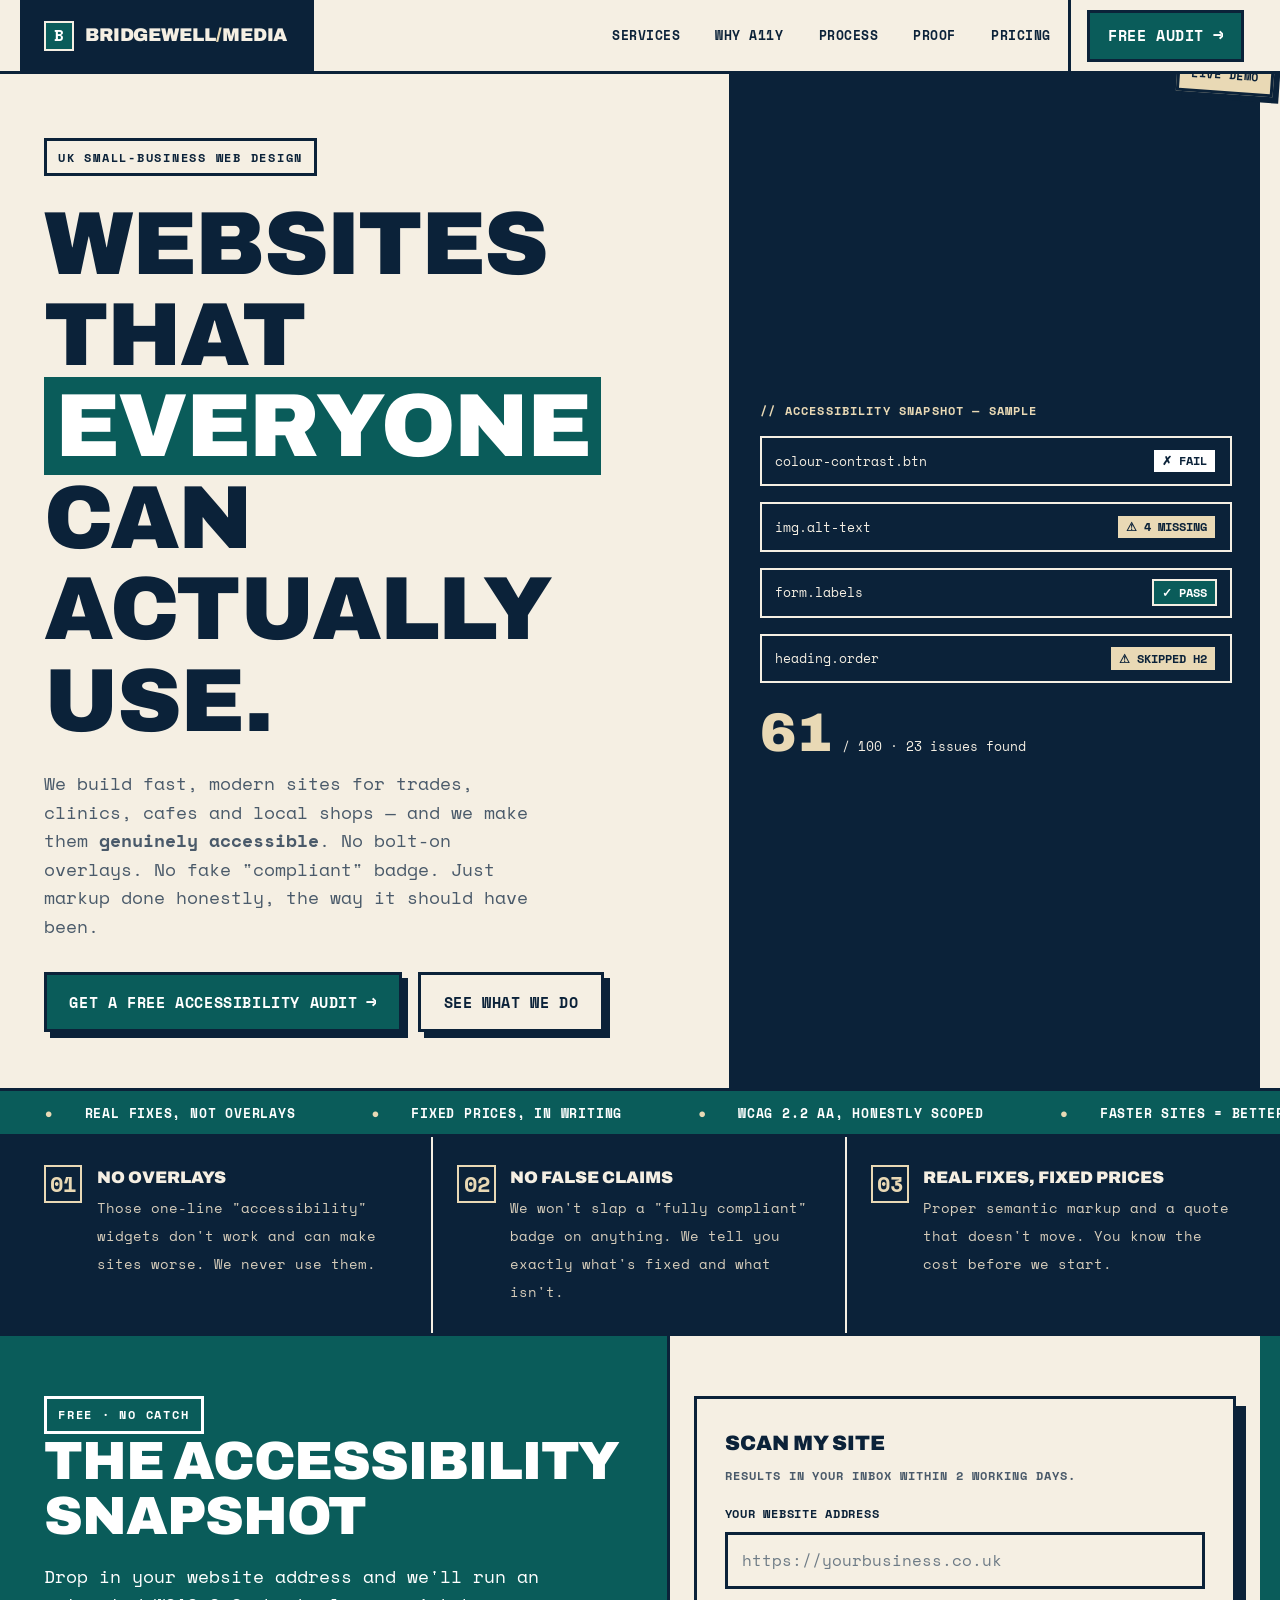
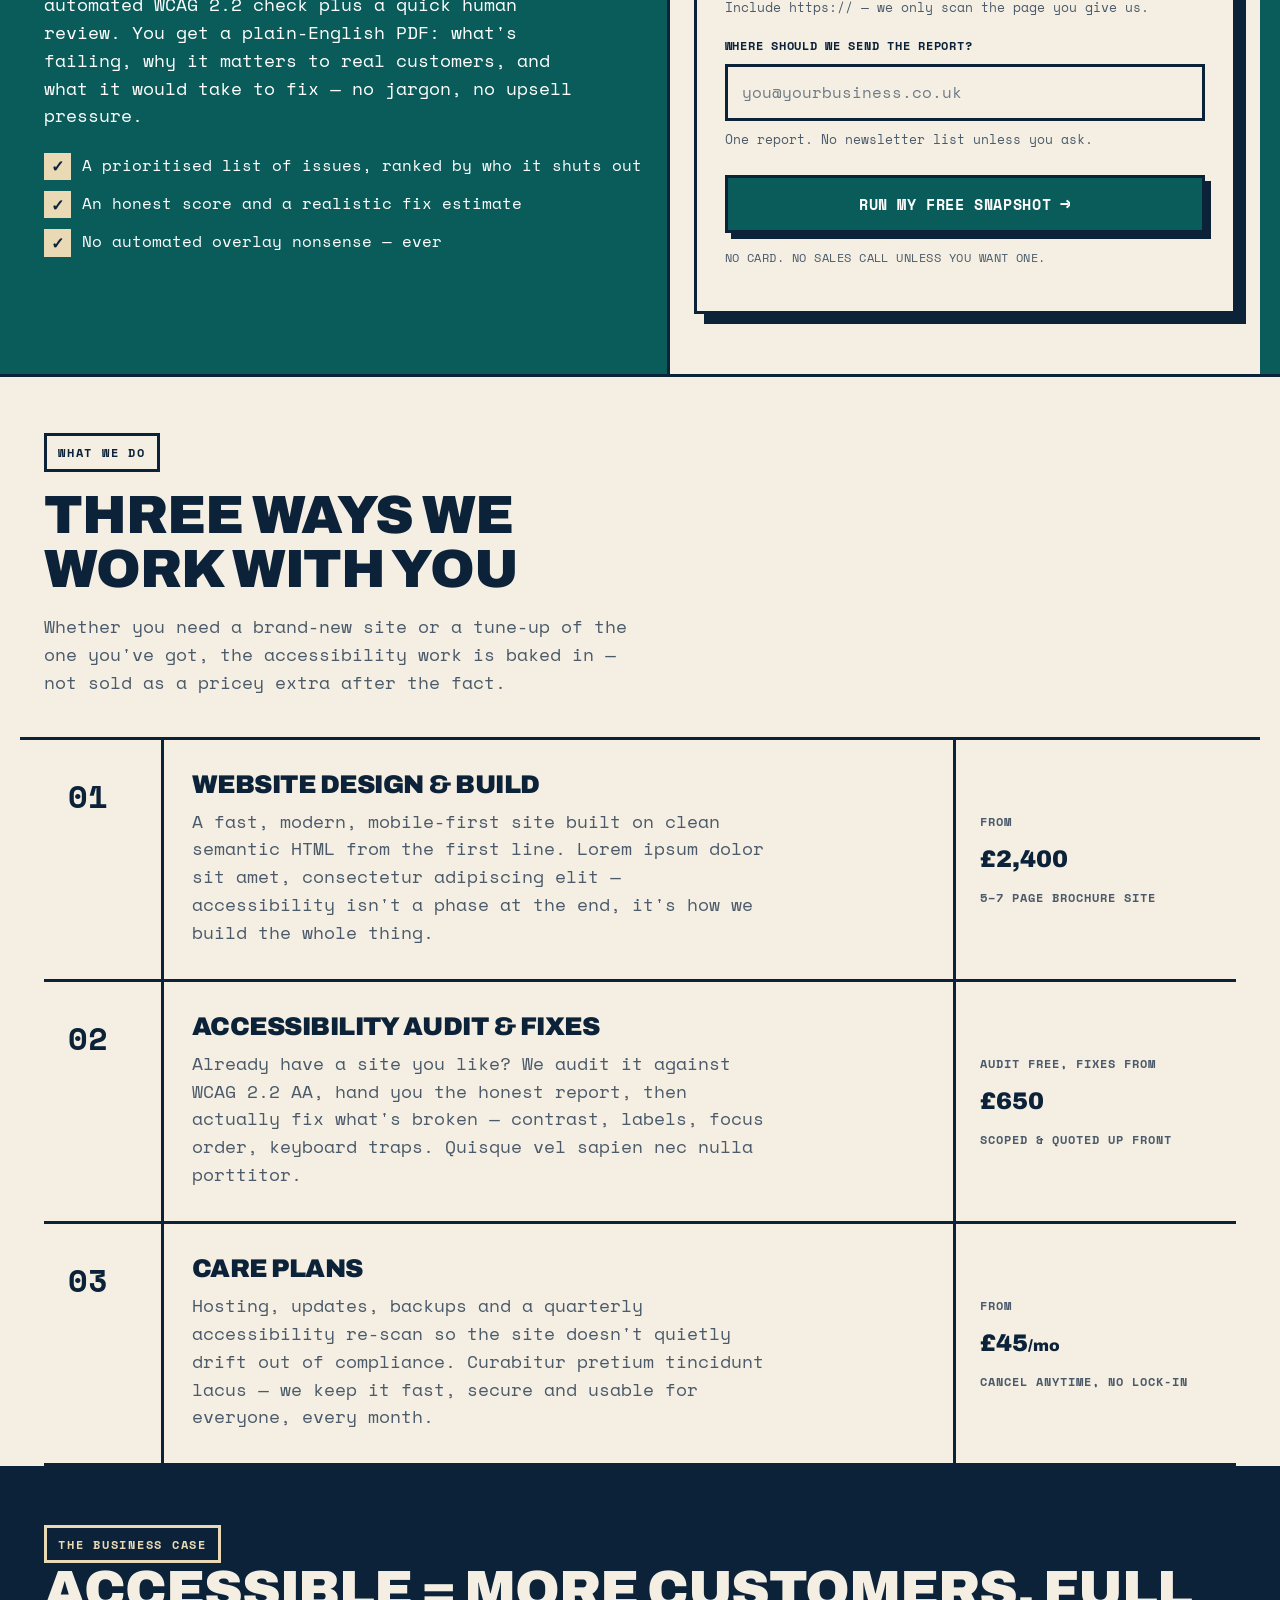
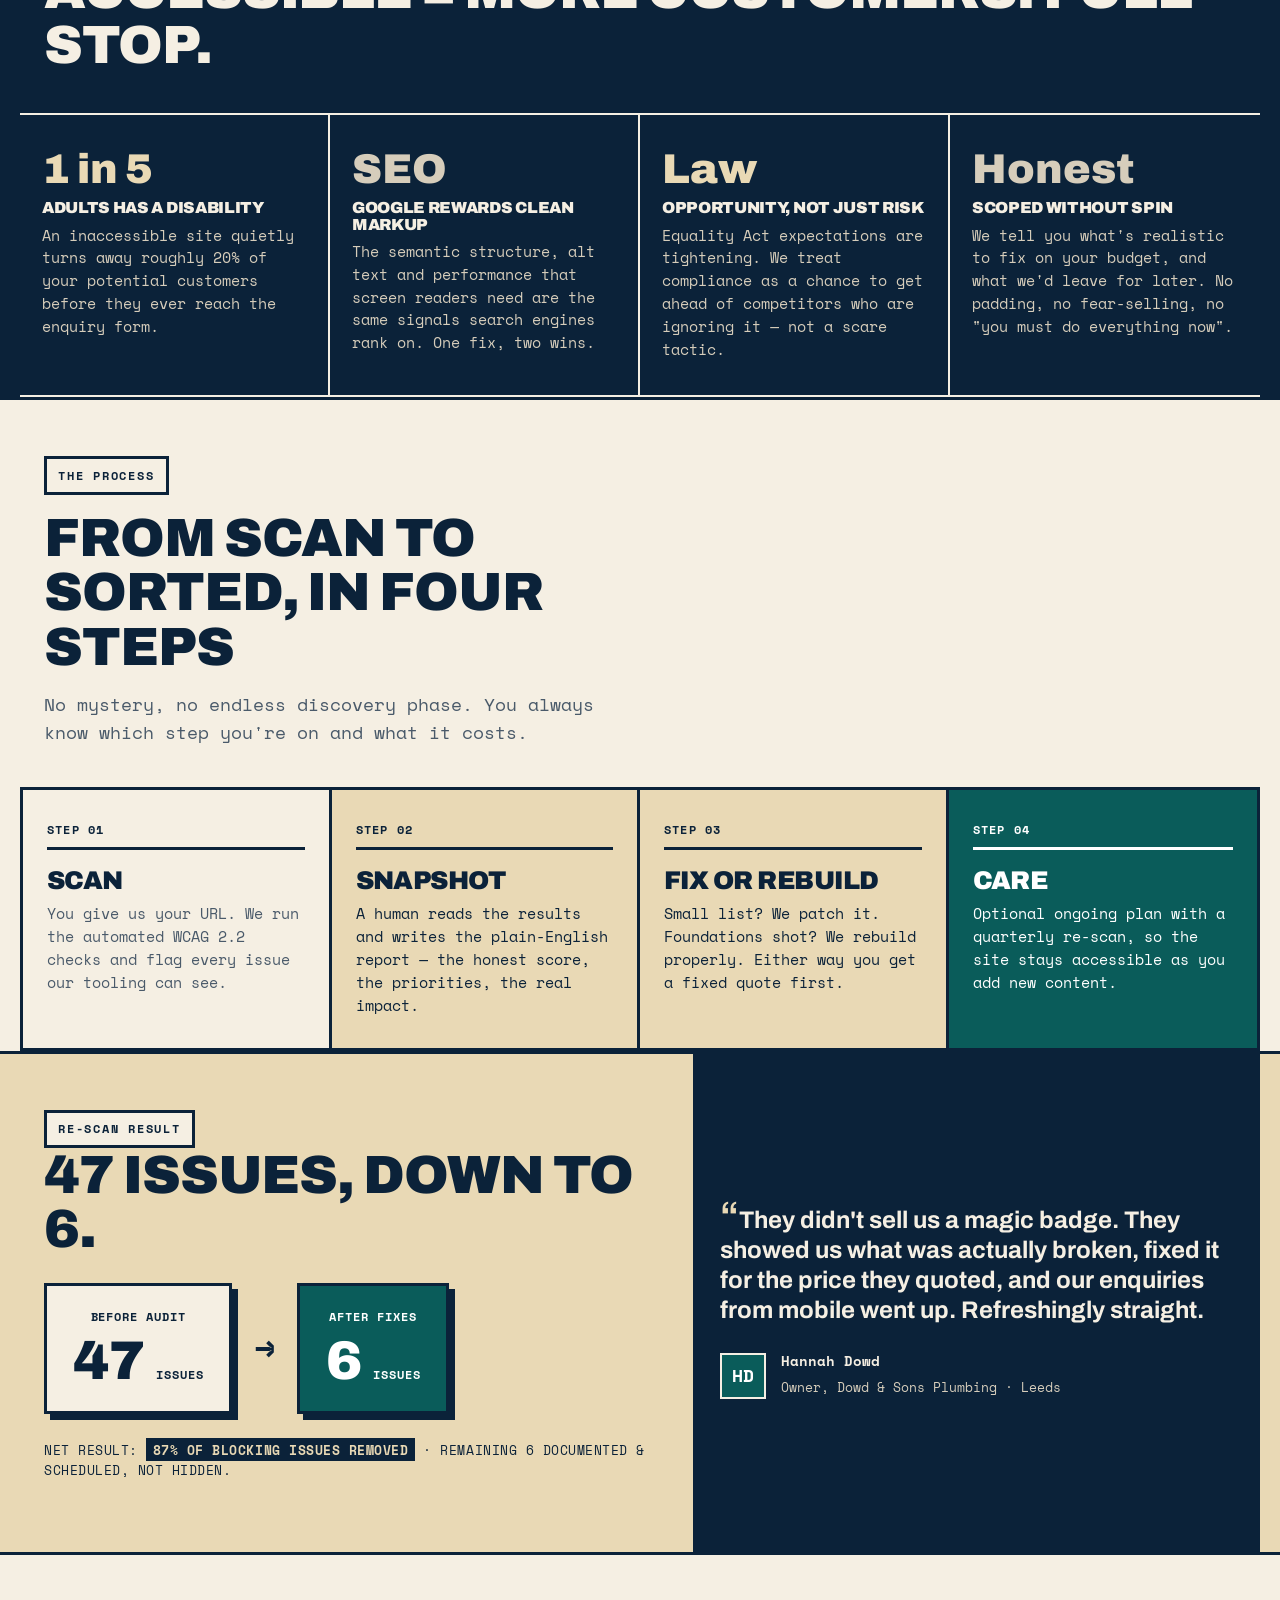
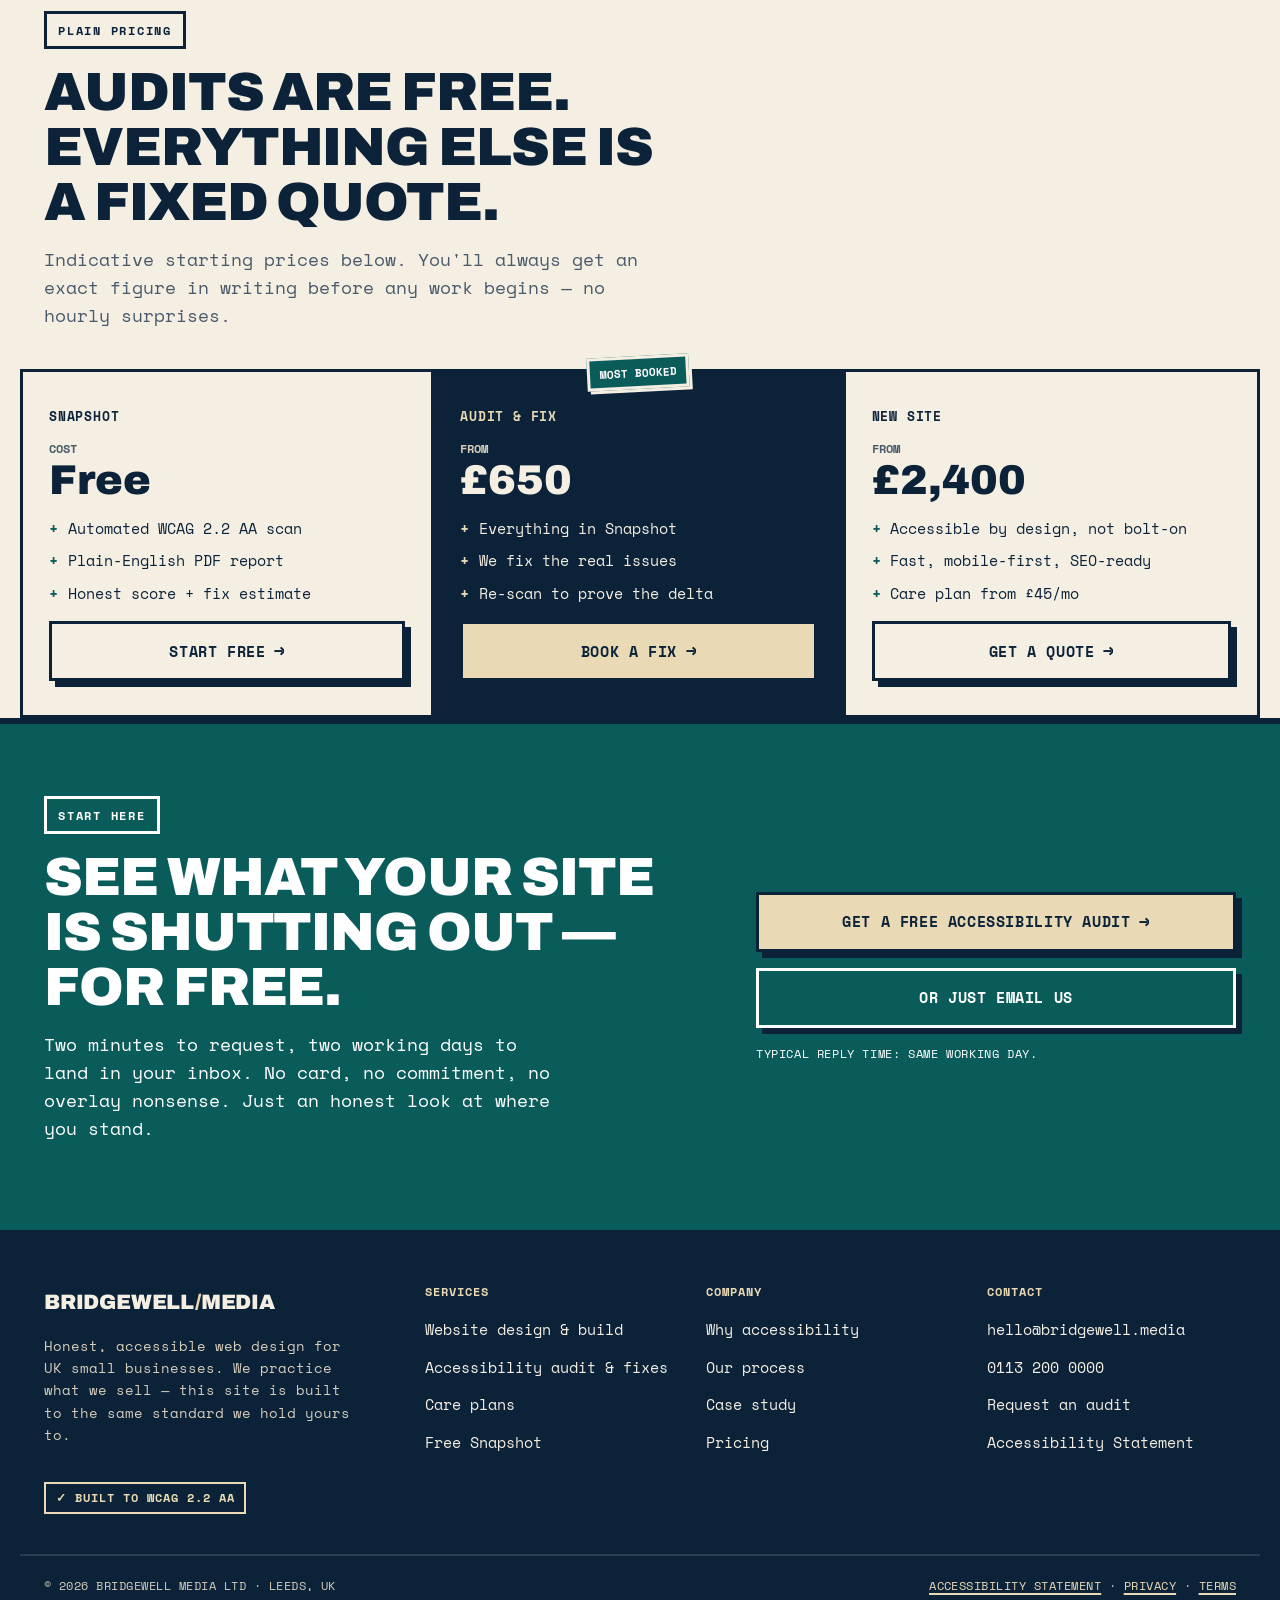
==== index.html @ 44e0cd2c "Bridgewell Media — initial site (homepage, CNAME, robots, sitemap)" ====
<!DOCTYPE html>
<html lang="en-GB">
<head>
<meta charset="UTF-8">
<meta name="viewport" content="width=device-width, initial-scale=1.0">
<title>Bridgewell Media — Accessible websites for small businesses. No overlays. Real fixes.</title>
<meta name="description" content="Bridgewell Media builds modern, fast, genuinely accessible websites for UK small businesses. Free Accessibility Snapshot audit. No overlays, no false compliance claims, fixed prices.">

<link rel="preconnect" href="https://fonts.googleapis.com">
<link rel="preconnect" href="https://fonts.gstatic.com" crossorigin>
<link href="https://fonts.googleapis.com/css2?family=Archivo:wght@700;900&family=Space+Mono:wght@400;700&display=swap" rel="stylesheet">

<style>
/* =====================================================================
   BRIDGEWELL MEDIA — NEO-BRUTALIST / STRUCTURAL-HONEST
   VARIANT v3 — "BRAND TEAL BRUTALIST"
   ---------------------------------------------------------------------
   Re-skin of 02-neo-brutalist.html: layout, structure, all 9 sections,
   copy and accessibility are UNCHANGED. Only the colour palette and the
   typography differ. Palette is in continuity with the company's
   Accessibility Snapshot PDF (cream / brand navy / deep teal / warm sand).
   The brutalist character is intact: hard 2-3px borders, flat colour
   blocks, offset sticker badges, snap hover states.

   PALETTE
   - Cream  #F5EFE3  page / paper background
   - Navy   #0B2239  ink: text + every border
   - Muted  #4A5A6A  secondary text on cream
   - Teal   #0A5C5A  primary accent  (ALWAYS carries white/cream text)
   - Sand   #E9D9B5  secondary accent (ALWAYS carries navy text)

   CONTRAST AUDIT (WCAG 2.2 AA — body >=4.5:1, large/UI >=3:1):
   - Navy #0B2239 on Cream #F5EFE3 ............ 14.08:1  (AAA body)
   - Cream #F5EFE3 on Navy #0B2239 ............ 14.08:1  (AAA inverted)
   - Muted #4A5A6A on Cream #F5EFE3 ............ 6.19:1   (AAA secondary)
   - Teal #0A5C5A on Cream #F5EFE3 ............. 6.81:1   (AAA heading/link/UI)
   - White #FFFFFF on Teal #0A5C5A ............. 7.80:1   (AAA text on teal block)
   - Cream #F5EFE3 on Teal #0A5C5A ............. 6.81:1   (AAA text on teal block)
   - Navy #0B2239 on Sand #E9D9B5 ............. 11.56:1  (AAA text on sand block)
   - Sand #E9D9B5 on Navy #0B2239 ............. 11.56:1  (AAA accent-on-dark)
   - White #FFFFFF on Navy #0B2239 ............ 16.13:1  (AAA text on navy block)
   - Light #D6CDBB on Navy #0B2239 ............ 10.22:1  (AAA secondary on dark)
   CAVEAT / GUARDRAIL: navy-on-teal (2.07:1) and teal-on-navy (2.07:1)
   are NOT used anywhere — teal pairs only with white/cream, sand only
   with navy, which is why teal cannot double as the accent-on-dark
   colour the way the old lime did (sand fills that role instead).
   Colour is NEVER the sole signal: every status uses an icon/label/border too.
   ===================================================================== */

:root{
  --paper:#F5EFE3;       /* cream page background */
  --ink:#0B2239;         /* brand navy foreground */
  --ink-muted:#4A5A6A;   /* secondary text, 6.19:1 on cream */
  --teal:#0A5C5A;        /* primary accent — white/cream text only */
  --sand:#E9D9B5;        /* secondary accent — navy text only */
  --on-dark:#D6CDBB;     /* warm light, secondary text on navy, 10.22:1 */
  --line:#0B2239;        /* border colour = ink */
  --bw:3px;              /* standard border weight */
  --shadow:6px 6px 0 var(--ink);
  --shadow-lg:10px 10px 0 var(--ink);
}

*{box-sizing:border-box;}
html{scroll-behavior:smooth;}
@media (prefers-reduced-motion: reduce){
  html{scroll-behavior:auto;}
  *,*::before,*::after{animation-duration:0.001ms !important;animation-iteration-count:1 !important;transition-duration:0.001ms !important;}
}

body{
  margin:0;
  background:var(--paper);
  color:var(--ink);
  font-family:'Space Mono',ui-monospace,Menlo,Consolas,monospace;
  font-size:18px;
  line-height:1.55;
  font-weight:400;
  -webkit-font-smoothing:antialiased;
  /* subtle structural grid behind everything — purely decorative */
  background-image:
    linear-gradient(to right, rgba(11,34,57,0.05) 1px, transparent 1px);
  background-size:48px 48px;
}

/* ---- skip link ---- */
.skip{
  position:absolute;left:-9999px;top:0;z-index:200;
  background:var(--ink);color:var(--paper);
  padding:.75rem 1.25rem;font-family:'Space Mono',monospace;font-weight:700;
  border:var(--bw) solid var(--ink);
}
.skip:focus{left:1rem;top:1rem;}

/* ---- typographic system ---- */
h1,h2,h3,h4{font-family:'Archivo',sans-serif;font-weight:900;line-height:1.02;letter-spacing:-0.02em;margin:0;text-transform:uppercase;}
h1{font-size:clamp(2.8rem,7vw,5.6rem);}
h2{font-size:clamp(2rem,4.2vw,3.4rem);}
h3{font-size:clamp(1.25rem,2vw,1.6rem);}
p{margin:0 0 1rem;}
a{color:var(--teal);text-decoration-thickness:2px;text-underline-offset:3px;}
a:hover{text-decoration-thickness:3px;}

.mono{font-family:'Space Mono',monospace;font-weight:700;text-transform:uppercase;letter-spacing:0.08em;font-size:.78rem;}
.eyebrow{display:inline-block;font-family:'Space Mono',monospace;font-weight:700;text-transform:uppercase;letter-spacing:0.14em;font-size:.78rem;padding:.4rem .7rem;border:var(--bw) solid var(--ink);background:var(--paper);}

/* ---- focus visibility (every interactive element) ---- */
:focus-visible{
  outline:4px solid var(--teal);
  outline-offset:3px;
}
a:focus-visible{outline-offset:2px;}

/* ---- shared layout rails ---- */
.wrap{max-width:1240px;margin:0 auto;padding:0 24px;}
.band{border-bottom:var(--bw) solid var(--ink);}

/* ---- buttons ---- */
.btn{
  display:inline-flex;align-items:center;gap:.55rem;
  font-family:'Space Mono',monospace;font-weight:700;text-transform:uppercase;letter-spacing:0.04em;
  font-size:.95rem;
  padding:.95rem 1.4rem;
  border:var(--bw) solid var(--ink);
  background:var(--teal);color:#FFFFFF;
  text-decoration:none;cursor:pointer;
  box-shadow:var(--shadow);
  transition:transform .12s ease, box-shadow .12s ease;
}
.btn:hover{transform:translate(-3px,-3px);box-shadow:9px 9px 0 var(--ink);text-decoration:none;}
.btn:active{transform:translate(2px,2px);box-shadow:2px 2px 0 var(--ink);}
.btn--blue{background:var(--teal);color:#FFFFFF;}
.btn--ghost{background:var(--paper);color:var(--ink);}
.btn--sun{background:var(--sand);color:var(--ink);}
.btn .arrow{font-size:1.1em;line-height:1;}

/* =====================================================================
   NAV — split asymmetric bar, wordmark boxed left, links + CTA right
   ===================================================================== */
.topbar{
  position:sticky;top:0;z-index:100;
  background:var(--paper);
  border-bottom:var(--bw) solid var(--ink);
}
.topbar__inner{
  display:flex;align-items:stretch;justify-content:space-between;
  max-width:1240px;margin:0 auto;
}
.brand{
  display:flex;align-items:center;gap:.7rem;
  padding:1rem 24px;
  border-right:var(--bw) solid var(--ink);
  background:var(--ink);color:var(--paper);
  text-decoration:none;
}
.brand:hover{text-decoration:none;}
.brand__mark{
  width:30px;height:30px;flex:none;
  background:var(--teal);border:2px solid var(--paper);
  display:grid;place-items:center;
  font-family:'Space Mono',monospace;font-weight:700;color:#FFFFFF;font-size:1rem;
}
.brand__name{font-family:'Archivo',sans-serif;font-weight:900;text-transform:uppercase;letter-spacing:-0.01em;font-size:1.15rem;}
.brand__name span{color:var(--sand);}
.nav{display:flex;align-items:stretch;}
.nav__links{display:flex;align-items:center;gap:0;list-style:none;margin:0;padding:0;}
.nav__links a{
  display:flex;align-items:center;height:100%;
  padding:0 1.1rem;
  color:var(--ink);text-decoration:none;
  font-family:'Space Mono',monospace;font-weight:700;text-transform:uppercase;font-size:.8rem;letter-spacing:0.04em;
}
.nav__links a:hover{background:var(--sand);text-decoration:none;}
.nav__cta{display:flex;align-items:center;padding:.6rem 1rem;border-left:var(--bw) solid var(--ink);}
.nav__cta .btn{box-shadow:none;padding:.7rem 1.1rem;}
.nav__cta .btn:hover{transform:none;box-shadow:4px 4px 0 var(--ink);}
.nav__toggle{display:none;}
@media (max-width:880px){
  .nav__links{display:none;}
  .brand{border-right:none;}
  .nav__cta{border-left:var(--bw) solid var(--ink);}
}

/* =====================================================================
   HERO — asymmetric: big type left col, scan-card right col, ticker under
   ===================================================================== */
.hero{position:relative;overflow:hidden;background:var(--paper);}
.hero__grid{
  display:grid;grid-template-columns:1.35fr 1fr;
}
.hero__main{
  padding:64px 24px 56px;
  border-right:var(--bw) solid var(--ink);
}
.hero__tag{margin-bottom:1.4rem;}
.hero h1{margin-bottom:1.4rem;}
.hero h1 .hl{background:var(--teal);color:#FFFFFF;padding:0 .12em;box-decoration-break:clone;-webkit-box-decoration-break:clone;}
.hero__lead{font-size:1.15rem;max-width:46ch;color:var(--ink-muted);margin-bottom:2rem;}
.hero__cta{display:flex;flex-wrap:wrap;gap:1rem;align-items:center;}
.hero__side{
  padding:0;display:flex;flex-direction:column;
}
.scancard{
  flex:1;padding:36px 28px;background:var(--ink);color:var(--paper);
  display:flex;flex-direction:column;justify-content:center;gap:1rem;
  position:relative;
}
.scancard__label{font-family:'Space Mono',monospace;font-weight:700;text-transform:uppercase;letter-spacing:0.1em;font-size:.72rem;color:var(--sand);}
.scancard__row{
  display:flex;align-items:center;justify-content:space-between;gap:1rem;
  border:2px solid var(--paper);padding:.6rem .8rem;
}
.scancard__row .name{font-family:'Space Mono',monospace;font-size:.82rem;}
.scancard__chip{
  font-family:'Space Mono',monospace;font-weight:700;font-size:.72rem;text-transform:uppercase;
  padding:.15rem .5rem;border:2px solid var(--paper);white-space:nowrap;
}
.chip--fail{background:#FFFFFF;color:var(--ink);border-color:var(--ink);}
.chip--warn{background:var(--sand);color:var(--ink);border-color:var(--ink);}
.chip--pass{background:var(--teal);color:#FFFFFF;border-color:var(--paper);}
.scancard__score{display:flex;align-items:baseline;gap:.6rem;margin-top:.4rem;}
.scancard__score .num{font-family:'Archivo';font-weight:900;font-size:3.4rem;line-height:1;color:var(--sand);}
.scancard__score .of{font-family:'Space Mono';font-size:.8rem;color:var(--paper);}
/* offset sticker badge */
.sticker{
  position:absolute;top:-18px;right:-14px;
  background:var(--sand);color:var(--ink);
  border:var(--bw) solid var(--ink);
  font-family:'Space Mono',monospace;font-weight:700;text-transform:uppercase;
  font-size:.72rem;letter-spacing:0.05em;
  padding:.45rem .7rem;
  transform:rotate(4deg);
  box-shadow:var(--shadow);
  z-index:3;
}
/* hero ticker strip */
.ticker{
  border-top:var(--bw) solid var(--ink);
  background:var(--teal);color:#FFFFFF;
  overflow:hidden;white-space:nowrap;
}
.ticker__track{
  display:inline-block;padding:.7rem 0;
  font-family:'Space Mono',monospace;font-weight:700;text-transform:uppercase;letter-spacing:0.06em;font-size:.82rem;
  animation:marquee 26s linear infinite;
}
.ticker__track span{padding:0 1.4rem;}
.ticker__track .dot{color:var(--sand);}
@keyframes marquee{from{transform:translateX(0);}to{transform:translateX(-50%);}}
@media (prefers-reduced-motion: reduce){
  .ticker__track{animation:none;white-space:normal;display:block;padding:.7rem 24px;}
}
@media (max-width:880px){
  .hero__grid{grid-template-columns:1fr;}
  .hero__main{border-right:none;border-bottom:var(--bw) solid var(--ink);}
}

/* =====================================================================
   VALUES / TRUST STRIP — three hard cells, monospace
   ===================================================================== */
.values{background:var(--ink);color:var(--paper);}
.values__grid{display:grid;grid-template-columns:repeat(3,1fr);}
.values__cell{
  padding:28px 24px;border-right:2px solid var(--paper);
  display:flex;gap:.9rem;align-items:flex-start;
}
.values__cell:last-child{border-right:none;}
.values__no{
  font-family:'Space Mono',monospace;font-weight:700;font-size:1.4rem;color:var(--sand);
  border:2px solid var(--sand);width:2.4rem;height:2.4rem;flex:none;
  display:grid;place-items:center;
}
.values__txt strong{display:block;font-family:'Archivo';font-weight:900;text-transform:uppercase;font-size:1.05rem;margin-bottom:.15rem;}
.values__txt span{font-size:.9rem;color:var(--on-dark);}
@media (max-width:760px){
  .values__grid{grid-template-columns:1fr;}
  .values__cell{border-right:none;border-bottom:2px solid var(--paper);}
  .values__cell:last-child{border-bottom:none;}
}

/* =====================================================================
   LEAD MAGNET — snapshot form, split panel
   ===================================================================== */
.snapshot{background:var(--teal);}
.snapshot__grid{display:grid;grid-template-columns:1.1fr 1fr;}
.snapshot__copy{padding:60px 24px;border-right:var(--bw) solid var(--ink);color:#FFFFFF;}
.snapshot__copy h2{margin-bottom:1.2rem;color:#FFFFFF;}
.snapshot__copy p{max-width:48ch;color:#FFFFFF;}
.snapshot__copy .eyebrow{background:var(--teal);color:#FFFFFF;border-color:#FFFFFF;}
.snapshot__list{list-style:none;margin:1.4rem 0 0;padding:0;display:grid;gap:.7rem;}
.snapshot__list li{display:flex;gap:.7rem;align-items:flex-start;font-size:.98rem;color:#FFFFFF;}
.snapshot__list .tick{font-family:'Space Mono';font-weight:700;background:var(--sand);color:var(--ink);width:1.7rem;height:1.7rem;flex:none;display:grid;place-items:center;}
.snapshot__form{padding:60px 24px;background:var(--paper);display:flex;flex-direction:column;justify-content:center;}
.formbox{border:var(--bw) solid var(--ink);background:var(--paper);padding:28px;box-shadow:var(--shadow-lg);}
.formbox legend{font-family:'Archivo';font-weight:900;text-transform:uppercase;font-size:1.3rem;padding:0;margin-bottom:.4rem;}
.field{margin:1.2rem 0;}
.field label{display:block;font-family:'Space Mono',monospace;font-weight:700;text-transform:uppercase;font-size:.78rem;letter-spacing:0.06em;margin-bottom:.5rem;}
.field input{
  width:100%;font-family:'Space Mono',monospace;font-size:1rem;
  padding:.85rem .9rem;border:var(--bw) solid var(--ink);background:var(--paper);color:var(--ink);
}
.field input::placeholder{color:#6E7B86;}
.field input:focus-visible{outline:4px solid var(--teal);outline-offset:2px;background:#FFFEF8;}
.field .hint{display:block;margin-top:.5rem;font-size:.82rem;color:var(--ink-muted);}
.formbox .btn{width:100%;justify-content:center;margin-top:.4rem;}
.formbox__foot{margin-top:1rem;font-family:'Space Mono';font-size:.74rem;color:var(--ink-muted);text-transform:uppercase;letter-spacing:0.04em;}
@media (max-width:880px){
  .snapshot__grid{grid-template-columns:1fr;}
  .snapshot__copy{border-right:none;border-bottom:var(--bw) solid var(--ink);}
}

/* =====================================================================
   SERVICES — three numbered ledger rows (not a 3-card grid)
   ===================================================================== */
.services{background:var(--paper);}
.section-head{padding:56px 24px 0;}
.section-head .eyebrow{margin-bottom:1rem;}
.section-head h2{max-width:18ch;}
.section-head p{max-width:54ch;color:var(--ink-muted);margin-top:1rem;}
.svc-list{margin-top:40px;border-top:var(--bw) solid var(--ink);}
.svc{
  display:grid;grid-template-columns:120px 1fr 280px;
  border-bottom:var(--bw) solid var(--ink);
  transition:background .12s ease;
}
.svc:hover{background:var(--sand);}
.svc__no{
  padding:32px 24px;border-right:var(--bw) solid var(--ink);
  font-family:'Space Mono',monospace;font-weight:700;font-size:2rem;
}
.svc__body{padding:32px 28px;border-right:var(--bw) solid var(--ink);}
.svc__body h3{margin-bottom:.6rem;}
.svc__body p{color:var(--ink-muted);max-width:52ch;margin:0;}
.svc:hover .svc__body p{color:var(--ink);}
.svc__meta{padding:32px 24px;display:flex;flex-direction:column;gap:.6rem;justify-content:center;}
.svc__meta .price{font-family:'Archivo';font-weight:900;font-size:1.5rem;}
.svc__meta .mono{color:var(--ink-muted);}
.svc:hover .svc__meta .mono{color:var(--ink);}
@media (max-width:880px){
  .svc{grid-template-columns:80px 1fr;}
  .svc__body{border-right:none;}
  .svc__meta{grid-column:1 / -1;border-top:2px dashed var(--ink);}
}

/* =====================================================================
   WHY ACCESSIBILITY — stat blocks, mixed colour cells
   ===================================================================== */
.why{background:var(--ink);color:var(--paper);}
.why__head{padding:56px 24px 0;}
.why__head h2{color:var(--paper);}
.why__head .eyebrow{background:var(--ink);color:var(--sand);border-color:var(--sand);}
.why__grid{display:grid;grid-template-columns:repeat(4,1fr);margin-top:40px;border-top:2px solid var(--paper);}
.why__cell{padding:34px 22px;border-right:2px solid var(--paper);border-bottom:2px solid var(--paper);}
.why__cell:nth-child(4n){border-right:none;}
.why__stat{font-family:'Archivo';font-weight:900;font-size:2.6rem;line-height:1;margin-bottom:.6rem;}
.why__cell:nth-child(1) .why__stat{color:var(--sand);}
.why__cell:nth-child(2) .why__stat{color:var(--on-dark);}
.why__cell:nth-child(3) .why__stat{color:var(--sand);}
.why__cell:nth-child(4) .why__stat{color:var(--on-dark);}
.why__cell h3{font-size:1rem;margin-bottom:.5rem;color:var(--paper);}
.why__cell p{font-size:.92rem;color:var(--on-dark);margin:0;}
@media (max-width:980px){
  .why__grid{grid-template-columns:1fr 1fr;}
  .why__cell:nth-child(4n){border-right:2px solid var(--paper);}
  .why__cell:nth-child(2n){border-right:none;}
}
@media (max-width:560px){
  .why__grid{grid-template-columns:1fr;}
  .why__cell{border-right:none !important;}
}

/* =====================================================================
   HOW IT WORKS — 4 stepped offset blocks
   ===================================================================== */
.how{background:var(--paper);}
.how__steps{
  display:grid;grid-template-columns:repeat(4,1fr);gap:0;
  margin-top:40px;border:var(--bw) solid var(--ink);
}
.step{
  padding:30px 24px;border-right:var(--bw) solid var(--ink);position:relative;background:var(--paper);
}
.step:last-child{border-right:none;}
.step:nth-child(2){background:var(--sand);}
.step:nth-child(3){background:var(--sand);}
.step:nth-child(4){background:var(--teal);color:#FFFFFF;}
.step:nth-child(4) h3,.step:nth-child(4) .step__no{color:#FFFFFF;}
.step:nth-child(4) p{color:#FFFFFF;}
.step__no{
  font-family:'Space Mono',monospace;font-weight:700;font-size:.78rem;letter-spacing:0.1em;
  border-bottom:var(--bw) solid currentColor;padding-bottom:.5rem;margin-bottom:1.1rem;display:block;
}
.step h3{margin-bottom:.6rem;}
.step p{font-size:.92rem;color:var(--ink-muted);margin:0;}
.step:nth-child(2) p,.step:nth-child(3) p{color:var(--ink);}
@media (max-width:880px){
  .how__steps{grid-template-columns:1fr 1fr;}
  .step:nth-child(2){border-right:none;}
  .step:nth-child(1),.step:nth-child(2){border-bottom:var(--bw) solid var(--ink);}
}
@media (max-width:520px){
  .how__steps{grid-template-columns:1fr;}
  .step{border-right:none;border-bottom:var(--bw) solid var(--ink);}
  .step:last-child{border-bottom:none;}
}

/* =====================================================================
   PROOF / BEFORE-AFTER — delta panel + quote
   ===================================================================== */
.proof{background:var(--sand);}
.proof__grid{display:grid;grid-template-columns:1.2fr 1fr;}
.proof__delta{padding:56px 24px;border-right:var(--bw) solid var(--ink);}
.proof__delta h2{margin-bottom:1.6rem;}
.delta{display:flex;align-items:center;gap:1.4rem;flex-wrap:wrap;}
.delta__box{border:var(--bw) solid var(--ink);background:var(--paper);padding:1.4rem 1.6rem;text-align:center;min-width:150px;box-shadow:var(--shadow);}
.delta__box .lab{font-family:'Space Mono';font-weight:700;text-transform:uppercase;font-size:.72rem;letter-spacing:0.08em;display:block;margin-bottom:.5rem;}
.delta__box .big{font-family:'Archivo';font-weight:900;font-size:3.4rem;line-height:1;}
.delta__box--before{background:var(--paper);color:var(--ink);}
.delta__box--after{background:var(--teal);color:#FFFFFF;}
.delta__box--after .lab,.delta__box--after .mono{color:#FFFFFF;}
.delta__arrow{font-family:'Space Mono';font-weight:700;font-size:2rem;}
.delta__caption{margin-top:1.6rem;font-family:'Space Mono';font-size:.82rem;text-transform:uppercase;letter-spacing:0.04em;}
.delta__caption strong{background:var(--ink);color:var(--sand);padding:.1rem .4rem;}
.proof__quote{padding:56px 24px;background:var(--ink);color:var(--paper);display:flex;flex-direction:column;justify-content:center;}
.proof__quote blockquote{margin:0;font-family:'Archivo';font-weight:700;font-size:1.5rem;line-height:1.25;}
.proof__quote blockquote .mark{color:var(--sand);font-size:2.4rem;line-height:0;}
.proof__cite{margin-top:1.6rem;display:flex;align-items:center;gap:.9rem;}
.proof__cite .ava{width:46px;height:46px;background:var(--teal);border:2px solid var(--paper);display:grid;place-items:center;font-family:'Space Mono';font-weight:700;color:#FFFFFF;flex:none;}
.proof__cite .who strong{display:block;font-family:'Space Mono';font-size:.86rem;}
.proof__cite .who span{font-size:.8rem;color:var(--on-dark);}
@media (max-width:880px){
  .proof__grid{grid-template-columns:1fr;}
  .proof__delta{border-right:none;border-bottom:var(--bw) solid var(--ink);}
}

/* =====================================================================
   PRICING TEASER — three priced slabs
   ===================================================================== */
.pricing{background:var(--paper);}
.pricing__grid{display:grid;grid-template-columns:repeat(3,1fr);margin-top:40px;border:var(--bw) solid var(--ink);}
.tier{padding:34px 26px;border-right:var(--bw) solid var(--ink);display:flex;flex-direction:column;gap:1rem;position:relative;}
.tier:last-child{border-right:none;}
.tier--featured{background:var(--ink);color:var(--paper);}
.tier__name{font-family:'Space Mono';font-weight:700;text-transform:uppercase;letter-spacing:0.06em;font-size:.82rem;}
.tier--featured .tier__name{color:var(--sand);}
.tier__price{font-family:'Archivo';font-weight:900;font-size:2.6rem;line-height:1;}
.tier__price .from{font-family:'Space Mono';font-size:.78rem;font-weight:700;display:block;text-transform:uppercase;color:var(--ink-muted);margin-bottom:.3rem;}
.tier--featured .tier__price .from{color:var(--on-dark);}
.tier ul{list-style:none;margin:0;padding:0;display:grid;gap:.6rem;font-size:.92rem;}
.tier li{display:flex;gap:.6rem;align-items:flex-start;}
.tier li::before{content:"+";font-family:'Space Mono';font-weight:700;color:var(--teal);}
.tier--featured li::before{color:var(--sand);}
.tier .btn{margin-top:auto;justify-content:center;}
.tier__flag{position:absolute;top:-16px;left:50%;transform:translateX(-50%) rotate(-3deg);background:var(--teal);border:var(--bw) solid var(--paper);color:#FFFFFF;font-family:'Space Mono';font-weight:700;text-transform:uppercase;font-size:.7rem;padding:.3rem .6rem;box-shadow:3px 3px 0 var(--paper);}
@media (max-width:880px){
  .pricing__grid{grid-template-columns:1fr;}
  .tier{border-right:none;border-bottom:var(--bw) solid var(--ink);}
  .tier:last-child{border-bottom:none;}
  .tier__flag{box-shadow:3px 3px 0 var(--ink);}
}

/* =====================================================================
   FINAL CTA
   ===================================================================== */
.finalcta{background:var(--teal);color:#FFFFFF;border-top:var(--bw) solid var(--ink);}
.finalcta__inner{padding:72px 24px;display:grid;grid-template-columns:1.4fr 1fr;gap:40px;align-items:center;}
.finalcta h2{color:#FFFFFF;margin-bottom:1rem;}
.finalcta p{color:#FFFFFF;max-width:46ch;}
.finalcta__act{display:flex;flex-direction:column;gap:1rem;}
.finalcta .btn{justify-content:center;}
.finalcta .btn--sun{background:var(--sand);color:var(--ink);}
.finalcta__note{font-family:'Space Mono';font-size:.76rem;text-transform:uppercase;letter-spacing:0.05em;color:#FFFFFF;}
@media (max-width:880px){.finalcta__inner{grid-template-columns:1fr;}}

/* =====================================================================
   FOOTER
   ===================================================================== */
footer{background:var(--ink);color:var(--paper);}
.foot__grid{display:grid;grid-template-columns:1.4fr 1fr 1fr 1fr;gap:32px;padding:56px 24px 40px;}
.foot__brand .brand__name{color:var(--paper);}
.foot__brand .brand__name span{color:var(--sand);}
.foot__brand p{color:var(--on-dark);font-size:.9rem;max-width:34ch;margin-top:1rem;}
.foot col,.foot__col h4{font-family:'Space Mono';font-weight:700;text-transform:uppercase;font-size:.78rem;letter-spacing:0.08em;color:var(--sand);margin-bottom:1rem;}
.foot__col ul{list-style:none;margin:0;padding:0;display:grid;gap:.6rem;}
.foot__col a{color:var(--paper);text-decoration:none;font-size:.92rem;}
.foot__col a:hover{color:var(--sand);text-decoration:underline;text-decoration-thickness:2px;}
.foot__bar{border-top:2px solid #2A3D4F;padding:20px 24px;display:flex;justify-content:space-between;flex-wrap:wrap;gap:1rem;font-family:'Space Mono';font-size:.76rem;text-transform:uppercase;letter-spacing:0.04em;color:var(--on-dark);}
.foot__bar a{color:var(--sand);}
.a11y-badge{display:inline-flex;align-items:center;gap:.5rem;border:2px solid var(--sand);padding:.3rem .6rem;color:var(--sand);}
@media (max-width:880px){.foot__grid{grid-template-columns:1fr 1fr;}}
@media (max-width:520px){.foot__grid{grid-template-columns:1fr;}}

/* form success message */
.form-msg{margin-top:1rem;padding:.85rem 1rem;border:var(--bw) solid var(--ink);background:var(--sand);color:var(--ink);font-family:'Space Mono';font-weight:700;font-size:.84rem;display:none;}
.form-msg.show{display:flex;gap:.6rem;align-items:flex-start;}
.form-msg .ic{flex:none;}
</style>
</head>
<body>

<a class="skip" href="#main">Skip to main content</a>

<!-- ============================== NAV ============================== -->
<header class="topbar">
  <div class="topbar__inner">
    <a class="brand" href="#top" aria-label="Bridgewell Media — home">
      <span class="brand__mark" aria-hidden="true">B</span>
      <span class="brand__name">Bridgewell<span>/</span>Media</span>
    </a>
    <nav class="nav" aria-label="Primary">
      <ul class="nav__links">
        <li><a href="#services">Services</a></li>
        <li><a href="#why">Why a11y</a></li>
        <li><a href="#how">Process</a></li>
        <li><a href="#proof">Proof</a></li>
        <li><a href="#pricing">Pricing</a></li>
      </ul>
      <div class="nav__cta">
        <a class="btn btn--blue" href="#snapshot">Free audit <span class="arrow" aria-hidden="true">&#8594;</span></a>
      </div>
    </nav>
  </div>
</header>

<main id="main">
<span id="top"></span>

<!-- ============================== HERO ============================== -->
<section class="hero band" aria-labelledby="hero-h">
  <div class="hero__grid wrap" style="padding:0;max-width:1240px;">
    <div class="hero__main">
      <span class="eyebrow hero__tag">UK small-business web design</span>
      <h1 id="hero-h">Websites that<br><span class="hl">everyone</span> can<br>actually use.</h1>
      <p class="hero__lead">We build fast, modern sites for trades, clinics, cafes and local shops — and we make them <strong>genuinely accessible</strong>. No bolt-on overlays. No fake "compliant" badge. Just markup done honestly, the way it should have been.</p>
      <div class="hero__cta">
        <a class="btn btn--blue" href="#snapshot">Get a free accessibility audit <span class="arrow" aria-hidden="true">&#8594;</span></a>
        <a class="btn btn--ghost" href="#services">See what we do</a>
      </div>
    </div>
    <div class="hero__side">
      <div class="scancard">
        <span class="sticker">Live demo</span>
        <span class="scancard__label">// Accessibility Snapshot — sample</span>
        <div class="scancard__row">
          <span class="name">colour-contrast.btn</span>
          <span class="scancard__chip chip--fail">&#10007; Fail</span>
        </div>
        <div class="scancard__row">
          <span class="name">img.alt-text</span>
          <span class="scancard__chip chip--warn">&#9888; 4 missing</span>
        </div>
        <div class="scancard__row">
          <span class="name">form.labels</span>
          <span class="scancard__chip chip--pass">&#10003; Pass</span>
        </div>
        <div class="scancard__row">
          <span class="name">heading.order</span>
          <span class="scancard__chip chip--warn">&#9888; Skipped h2</span>
        </div>
        <div class="scancard__score">
          <span class="num">61</span>
          <span class="of">/ 100 &middot; 23 issues found</span>
        </div>
      </div>
    </div>
  </div>
  <div class="ticker" aria-hidden="true">
    <div class="ticker__track">
      <span><span class="dot">&#9679;</span> Real fixes, not overlays</span>
      <span><span class="dot">&#9679;</span> Fixed prices, in writing</span>
      <span><span class="dot">&#9679;</span> WCAG 2.2 AA, honestly scoped</span>
      <span><span class="dot">&#9679;</span> Faster sites = better SEO</span>
      <span><span class="dot">&#9679;</span> Real fixes, not overlays</span>
      <span><span class="dot">&#9679;</span> Fixed prices, in writing</span>
      <span><span class="dot">&#9679;</span> WCAG 2.2 AA, honestly scoped</span>
      <span><span class="dot">&#9679;</span> Faster sites = better SEO</span>
    </div>
  </div>
</section>

<!-- ======================= VALUES / TRUST STRIP ======================= -->
<section class="values band" aria-label="Our promises">
  <div class="values__grid wrap" style="padding:0;max-width:1240px;">
    <div class="values__cell">
      <span class="values__no" aria-hidden="true">01</span>
      <span class="values__txt"><strong>No overlays</strong><span>Those one-line "accessibility" widgets don't work and can make sites worse. We never use them.</span></span>
    </div>
    <div class="values__cell">
      <span class="values__no" aria-hidden="true">02</span>
      <span class="values__txt"><strong>No false claims</strong><span>We won't slap a "fully compliant" badge on anything. We tell you exactly what's fixed and what isn't.</span></span>
    </div>
    <div class="values__cell">
      <span class="values__no" aria-hidden="true">03</span>
      <span class="values__txt"><strong>Real fixes, fixed prices</strong><span>Proper semantic markup and a quote that doesn't move. You know the cost before we start.</span></span>
    </div>
  </div>
</section>

<!-- ====================== LEAD MAGNET / SNAPSHOT ====================== -->
<section class="snapshot band" id="snapshot" aria-labelledby="snap-h">
  <div class="snapshot__grid wrap" style="padding:0;max-width:1240px;">
    <div class="snapshot__copy">
      <span class="eyebrow">Free &middot; No catch</span>
      <h2 id="snap-h">The Accessibility Snapshot</h2>
      <p>Drop in your website address and we'll run an automated WCAG 2.2 check plus a quick human review. You get a plain-English PDF: what's failing, why it matters to real customers, and what it would take to fix — no jargon, no upsell pressure.</p>
      <ul class="snapshot__list">
        <li><span class="tick" aria-hidden="true">&#10003;</span> A prioritised list of issues, ranked by who it shuts out</li>
        <li><span class="tick" aria-hidden="true">&#10003;</span> An honest score and a realistic fix estimate</li>
        <li><span class="tick" aria-hidden="true">&#10003;</span> No automated overlay nonsense — ever</li>
      </ul>
    </div>
    <div class="snapshot__form">
      <form class="formbox" id="snapForm" novalidate>
        <fieldset style="border:none;padding:0;margin:0;">
          <legend>Scan my site</legend>
          <p class="mono" style="color:var(--ink-muted);margin-bottom:0;">Results in your inbox within 2 working days.</p>
          <div class="field">
            <label for="siteUrl">Your website address</label>
            <input type="url" id="siteUrl" name="siteUrl" inputmode="url" placeholder="https://yourbusiness.co.uk" autocomplete="url" required aria-describedby="urlHint">
            <span class="hint" id="urlHint">Include https:// — we only scan the page you give us.</span>
          </div>
          <div class="field">
            <label for="email">Where should we send the report?</label>
            <input type="email" id="email" name="email" placeholder="you@yourbusiness.co.uk" autocomplete="email" required aria-describedby="emailHint">
            <span class="hint" id="emailHint">One report. No newsletter list unless you ask.</span>
          </div>
          <button class="btn" type="submit">Run my free Snapshot <span class="arrow" aria-hidden="true">&#8594;</span></button>
          <p class="formbox__foot">No card. No sales call unless you want one.</p>
          <p class="form-msg" id="formMsg" role="status" aria-live="polite"><span class="ic" aria-hidden="true">&#10003;</span> <span>Thanks — your Snapshot is queued. Check your inbox within 2 working days.</span></p>
        </fieldset>
      </form>
    </div>
  </div>
</section>

<!-- ============================ SERVICES ============================ -->
<section class="services band" id="services" aria-labelledby="svc-h">
  <div class="section-head wrap">
    <span class="eyebrow">What we do</span>
    <h2 id="svc-h">Three ways we work with you</h2>
    <p>Whether you need a brand-new site or a tune-up of the one you've got, the accessibility work is baked in — not sold as a pricey extra after the fact.</p>
  </div>
  <div class="svc-list wrap" style="padding:0 24px;">
    <article class="svc">
      <div class="svc__no" aria-hidden="true">01</div>
      <div class="svc__body">
        <h3>Website design &amp; build</h3>
        <p>A fast, modern, mobile-first site built on clean semantic HTML from the first line. Lorem ipsum dolor sit amet, consectetur adipiscing elit — accessibility isn't a phase at the end, it's how we build the whole thing.</p>
      </div>
      <div class="svc__meta">
        <span class="mono">From</span>
        <span class="price">&pound;2,400</span>
        <span class="mono">5&ndash;7 page brochure site</span>
      </div>
    </article>
    <article class="svc">
      <div class="svc__no" aria-hidden="true">02</div>
      <div class="svc__body">
        <h3>Accessibility audit &amp; fixes</h3>
        <p>Already have a site you like? We audit it against WCAG 2.2 AA, hand you the honest report, then actually fix what's broken — contrast, labels, focus order, keyboard traps. Quisque vel sapien nec nulla porttitor.</p>
      </div>
      <div class="svc__meta">
        <span class="mono">Audit free, fixes from</span>
        <span class="price">&pound;650</span>
        <span class="mono">Scoped &amp; quoted up front</span>
      </div>
    </article>
    <article class="svc">
      <div class="svc__no" aria-hidden="true">03</div>
      <div class="svc__body">
        <h3>Care plans</h3>
        <p>Hosting, updates, backups and a quarterly accessibility re-scan so the site doesn't quietly drift out of compliance. Curabitur pretium tincidunt lacus — we keep it fast, secure and usable for everyone, every month.</p>
      </div>
      <div class="svc__meta">
        <span class="mono">From</span>
        <span class="price">&pound;45<span style="font-size:1rem;">/mo</span></span>
        <span class="mono">Cancel anytime, no lock-in</span>
      </div>
    </article>
  </div>
</section>

<!-- ===================== WHY ACCESSIBILITY ===================== -->
<section class="why band" id="why" aria-labelledby="why-h">
  <div class="why__head wrap">
    <span class="eyebrow">The business case</span>
    <h2 id="why-h">Accessible = more customers. Full stop.</h2>
  </div>
  <div class="why__grid wrap" style="padding:0;max-width:1240px;">
    <div class="why__cell">
      <div class="why__stat">1 in 5</div>
      <h3>adults has a disability</h3>
      <p>An inaccessible site quietly turns away roughly 20% of your potential customers before they ever reach the enquiry form.</p>
    </div>
    <div class="why__cell">
      <div class="why__stat">SEO</div>
      <h3>Google rewards clean markup</h3>
      <p>The semantic structure, alt text and performance that screen readers need are the same signals search engines rank on. One fix, two wins.</p>
    </div>
    <div class="why__cell">
      <div class="why__stat">Law</div>
      <h3>Opportunity, not just risk</h3>
      <p>Equality Act expectations are tightening. We treat compliance as a chance to get ahead of competitors who are ignoring it — not a scare tactic.</p>
    </div>
    <div class="why__cell">
      <div class="why__stat">Honest</div>
      <h3>Scoped without spin</h3>
      <p>We tell you what's realistic to fix on your budget, and what we'd leave for later. No padding, no fear-selling, no "you must do everything now".</p>
    </div>
  </div>
</section>

<!-- ========================= HOW IT WORKS ========================= -->
<section class="how band" id="how" aria-labelledby="how-h">
  <div class="section-head wrap">
    <span class="eyebrow">The process</span>
    <h2 id="how-h">From scan to sorted, in four steps</h2>
    <p>No mystery, no endless discovery phase. You always know which step you're on and what it costs.</p>
  </div>
  <div class="how__steps wrap" style="padding:0;max-width:1240px;margin-left:auto;margin-right:auto;">
    <div class="step">
      <span class="step__no">STEP 01</span>
      <h3>Scan</h3>
      <p>You give us your URL. We run the automated WCAG 2.2 checks and flag every issue our tooling can see.</p>
    </div>
    <div class="step">
      <span class="step__no">STEP 02</span>
      <h3>Snapshot</h3>
      <p>A human reads the results and writes the plain-English report — the honest score, the priorities, the real impact.</p>
    </div>
    <div class="step">
      <span class="step__no">STEP 03</span>
      <h3>Fix or rebuild</h3>
      <p>Small list? We patch it. Foundations shot? We rebuild properly. Either way you get a fixed quote first.</p>
    </div>
    <div class="step">
      <span class="step__no">STEP 04</span>
      <h3>Care</h3>
      <p>Optional ongoing plan with a quarterly re-scan, so the site stays accessible as you add new content.</p>
    </div>
  </div>
</section>

<!-- ===================== PROOF / BEFORE-AFTER ===================== -->
<section class="proof band" id="proof" aria-labelledby="proof-h">
  <div class="proof__grid wrap" style="padding:0;max-width:1240px;">
    <div class="proof__delta">
      <span class="eyebrow">Re-scan result</span>
      <h2 id="proof-h">47 issues, down to 6.</h2>
      <div class="delta" role="group" aria-label="Before and after accessibility issue counts">
        <div class="delta__box delta__box--before">
          <span class="lab">Before audit</span>
          <span class="big">47</span>
          <span class="mono">issues</span>
        </div>
        <span class="delta__arrow" aria-hidden="true">&#8594;</span>
        <div class="delta__box delta__box--after">
          <span class="lab">After fixes</span>
          <span class="big">6</span>
          <span class="mono">issues</span>
        </div>
      </div>
      <p class="delta__caption">Net result: <strong>87% of blocking issues removed</strong> &middot; remaining 6 documented &amp; scheduled, not hidden.</p>
    </div>
    <div class="proof__quote">
      <blockquote>
        <span class="mark" aria-hidden="true">&ldquo;</span>They didn't sell us a magic badge. They showed us what was actually broken, fixed it for the price they quoted, and our enquiries from mobile went up. Refreshingly straight.
      </blockquote>
      <div class="proof__cite">
        <span class="ava" aria-hidden="true">HD</span>
        <span class="who">
          <strong>Hannah Dowd</strong>
          <span>Owner, Dowd &amp; Sons Plumbing &middot; Leeds</span>
        </span>
      </div>
    </div>
  </div>
</section>

<!-- ========================= PRICING TEASER ========================= -->
<section class="pricing band" id="pricing" aria-labelledby="price-h">
  <div class="section-head wrap">
    <span class="eyebrow">Plain pricing</span>
    <h2 id="price-h">Audits are free. Everything else is a fixed quote.</h2>
    <p>Indicative starting prices below. You'll always get an exact figure in writing before any work begins — no hourly surprises.</p>
  </div>
  <div class="pricing__grid wrap" style="padding:0;max-width:1240px;margin-left:auto;margin-right:auto;">
    <div class="tier">
      <span class="tier__name">Snapshot</span>
      <span class="tier__price"><span class="from">Cost</span>Free</span>
      <ul>
        <li>Automated WCAG 2.2 AA scan</li>
        <li>Plain-English PDF report</li>
        <li>Honest score + fix estimate</li>
      </ul>
      <a class="btn btn--ghost" href="#snapshot">Start free <span class="arrow" aria-hidden="true">&#8594;</span></a>
    </div>
    <div class="tier tier--featured">
      <span class="tier__flag">Most booked</span>
      <span class="tier__name">Audit &amp; fix</span>
      <span class="tier__price"><span class="from">From</span>&pound;650</span>
      <ul>
        <li>Everything in Snapshot</li>
        <li>We fix the real issues</li>
        <li>Re-scan to prove the delta</li>
      </ul>
      <a class="btn btn--sun" href="#snapshot">Book a fix <span class="arrow" aria-hidden="true">&#8594;</span></a>
    </div>
    <div class="tier">
      <span class="tier__name">New site</span>
      <span class="tier__price"><span class="from">From</span>&pound;2,400</span>
      <ul>
        <li>Accessible by design, not bolt-on</li>
        <li>Fast, mobile-first, SEO-ready</li>
        <li>Care plan from &pound;45/mo</li>
      </ul>
      <a class="btn btn--ghost" href="#snapshot">Get a quote <span class="arrow" aria-hidden="true">&#8594;</span></a>
    </div>
  </div>
</section>

<!-- ========================== FINAL CTA ========================== -->
<section class="finalcta" aria-labelledby="final-h">
  <div class="finalcta__inner wrap" style="padding-left:24px;padding-right:24px;max-width:1240px;">
    <div>
      <span class="eyebrow" style="background:var(--teal);color:#FFFFFF;border-color:#FFFFFF;">Start here</span>
      <h2 id="final-h" style="margin-top:1rem;">See what your site is shutting out — for free.</h2>
      <p>Two minutes to request, two working days to land in your inbox. No card, no commitment, no overlay nonsense. Just an honest look at where you stand.</p>
    </div>
    <div class="finalcta__act">
      <a class="btn btn--sun" href="#snapshot">Get a free accessibility audit <span class="arrow" aria-hidden="true">&#8594;</span></a>
      <a class="btn btn--ghost" href="mailto:hello@bridgewell.media" style="border-color:#FFFFFF;color:#FFFFFF;background:transparent;">Or just email us</a>
      <span class="finalcta__note">Typical reply time: same working day.</span>
    </div>
  </div>
</section>

</main>

<!-- ============================ FOOTER ============================ -->
<footer aria-labelledby="foot-h">
  <h2 id="foot-h" class="skip">Footer</h2>
  <div class="foot__grid wrap" style="padding-left:24px;padding-right:24px;max-width:1240px;">
    <div class="foot__brand">
      <span class="brand__name" style="font-family:'Archivo';font-weight:900;text-transform:uppercase;font-size:1.3rem;">Bridgewell<span>/</span>Media</span>
      <p>Honest, accessible web design for UK small businesses. We practice what we sell — this site is built to the same standard we hold yours to.</p>
      <span class="a11y-badge mono" style="margin-top:1.2rem;"><span aria-hidden="true">&#10003;</span> Built to WCAG 2.2 AA</span>
    </div>
    <div class="foot__col">
      <h4>Services</h4>
      <ul>
        <li><a href="#services">Website design &amp; build</a></li>
        <li><a href="#services">Accessibility audit &amp; fixes</a></li>
        <li><a href="#services">Care plans</a></li>
        <li><a href="#snapshot">Free Snapshot</a></li>
      </ul>
    </div>
    <div class="foot__col">
      <h4>Company</h4>
      <ul>
        <li><a href="#why">Why accessibility</a></li>
        <li><a href="#how">Our process</a></li>
        <li><a href="#proof">Case study</a></li>
        <li><a href="#pricing">Pricing</a></li>
      </ul>
    </div>
    <div class="foot__col">
      <h4>Contact</h4>
      <ul>
        <li><a href="mailto:hello@bridgewell.media">hello@bridgewell.media</a></li>
        <li><a href="tel:+441132000000">0113 200 0000</a></li>
        <li><a href="#snapshot">Request an audit</a></li>
        <li><a href="#accessibility-statement">Accessibility Statement</a></li>
      </ul>
    </div>
  </div>
  <div class="foot__bar wrap" style="padding-left:24px;padding-right:24px;max-width:1240px;">
    <span>&copy; 2026 Bridgewell Media Ltd &middot; Leeds, UK</span>
    <span><a href="#accessibility-statement" id="accessibility-statement">Accessibility Statement</a> &middot; <a href="#">Privacy</a> &middot; <a href="#">Terms</a></span>
  </div>
</footer>

<script>
/* Tiny, progressive-enhancement only. Form works as a normal POST target in production;
   here we just confirm the action without a real backend. Respects no-JS gracefully. */
(function(){
  var form = document.getElementById('snapForm');
  var msg = document.getElementById('formMsg');
  if(!form) return;
  form.addEventListener('submit', function(e){
    // Let native validation surface first.
    if(!form.checkValidity()){ return; }
    e.preventDefault();
    if(msg){ msg.classList.add('show'); }
    var btn = form.querySelector('button[type=submit]');
    if(btn){ btn.textContent = 'Queued ✓'; btn.disabled = true; }
  });
})();
</script>

</body>
</html>
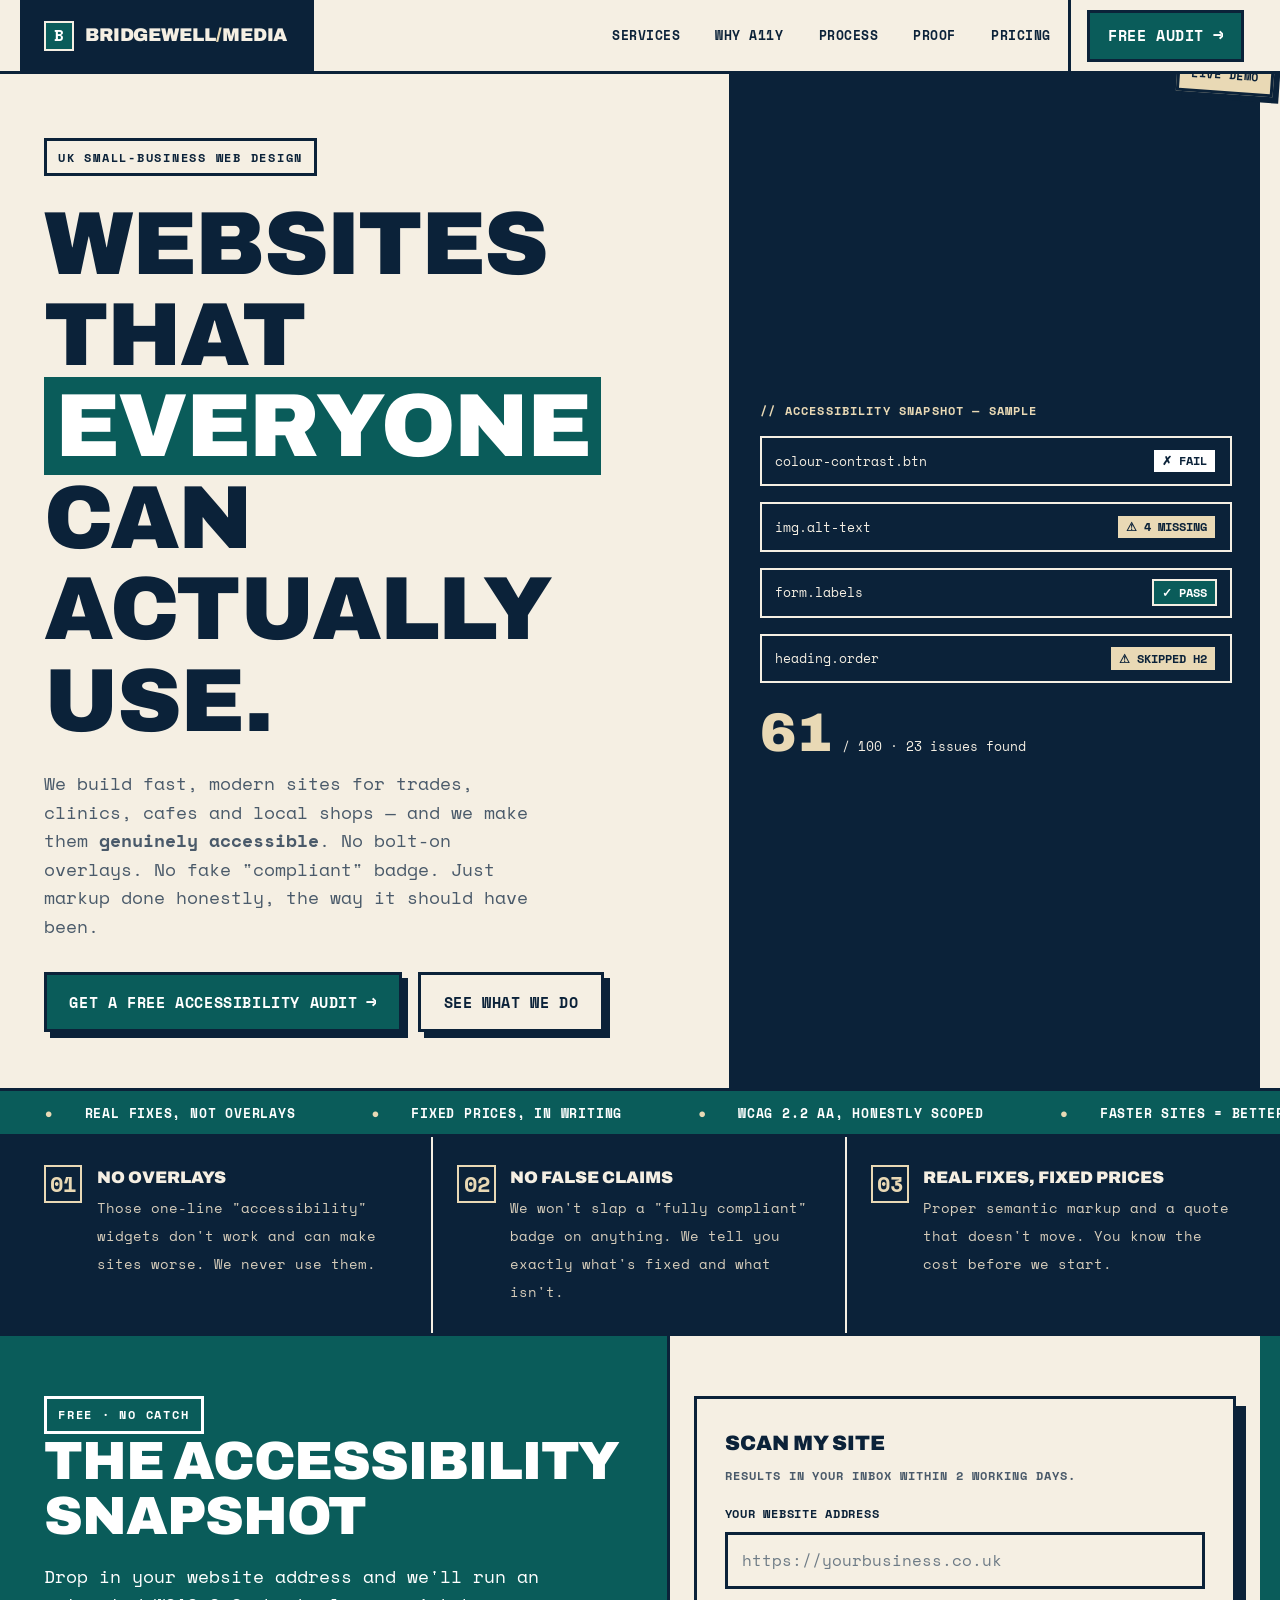
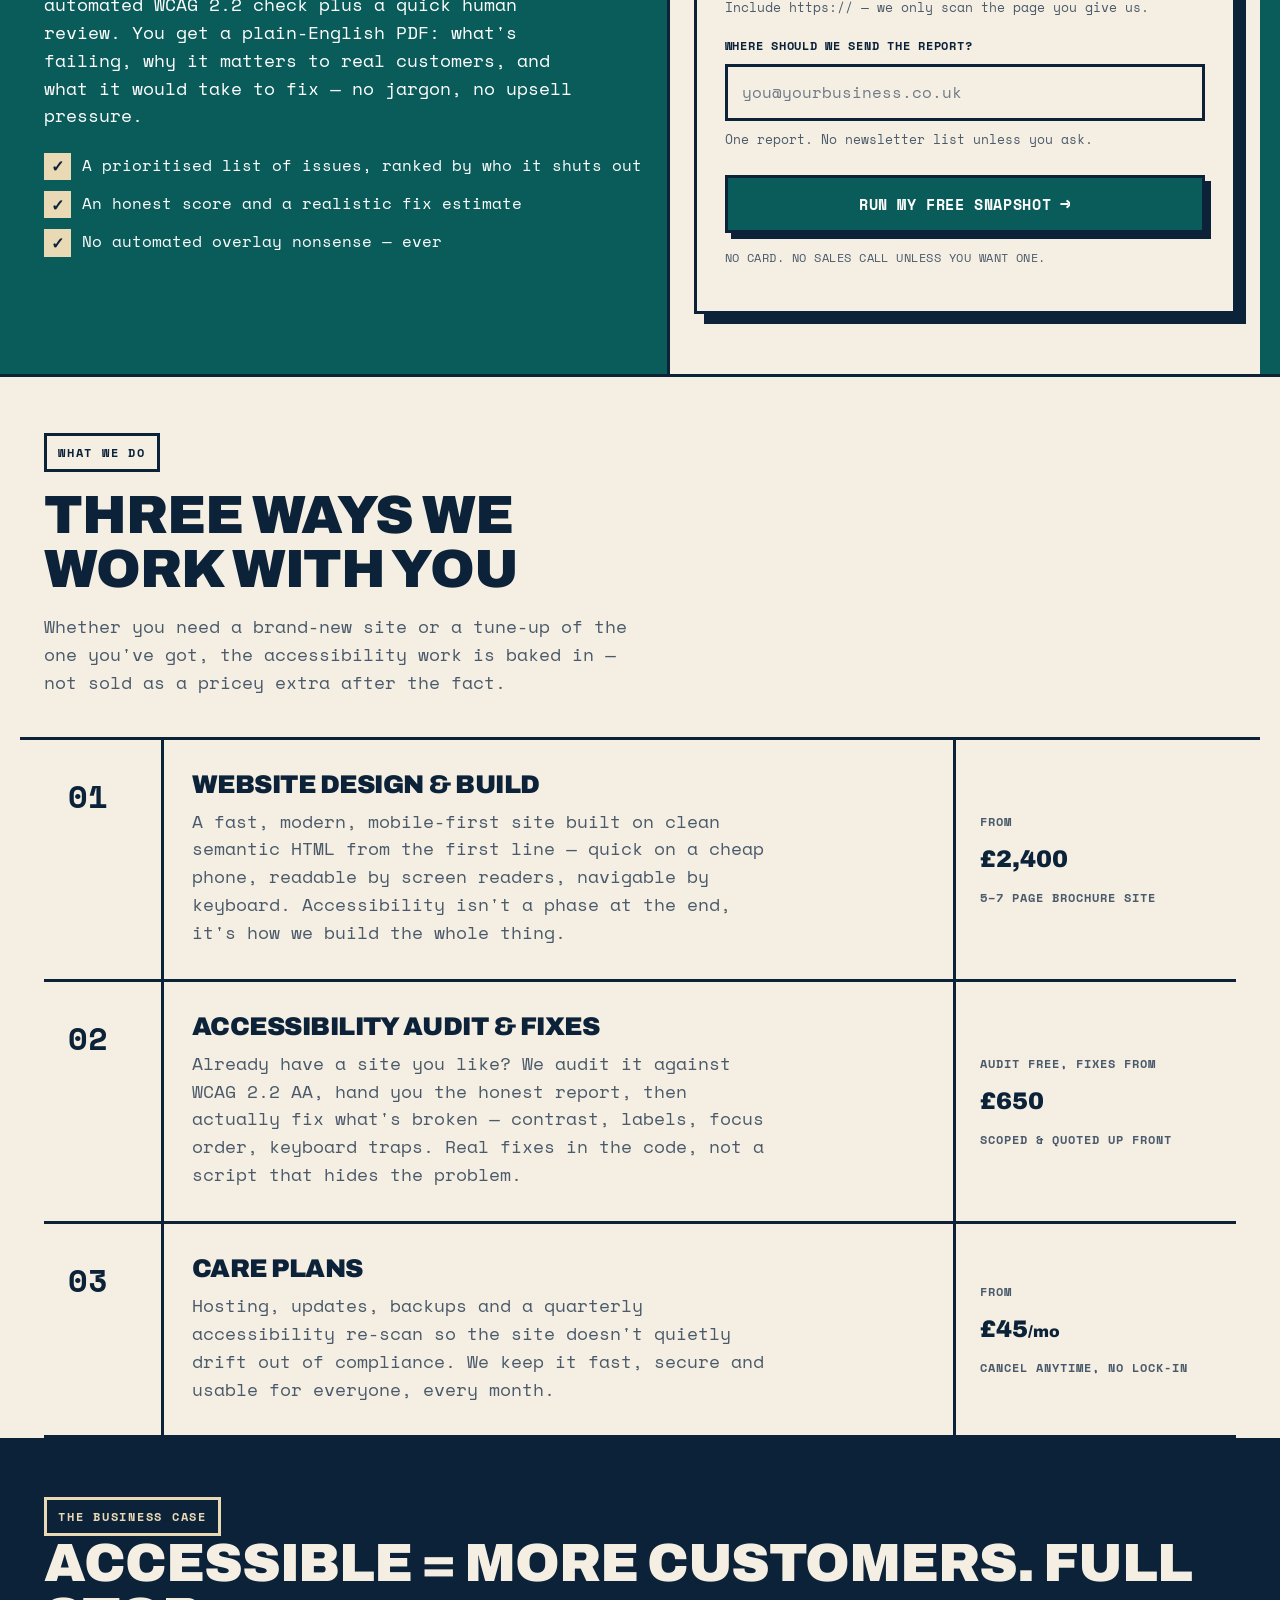
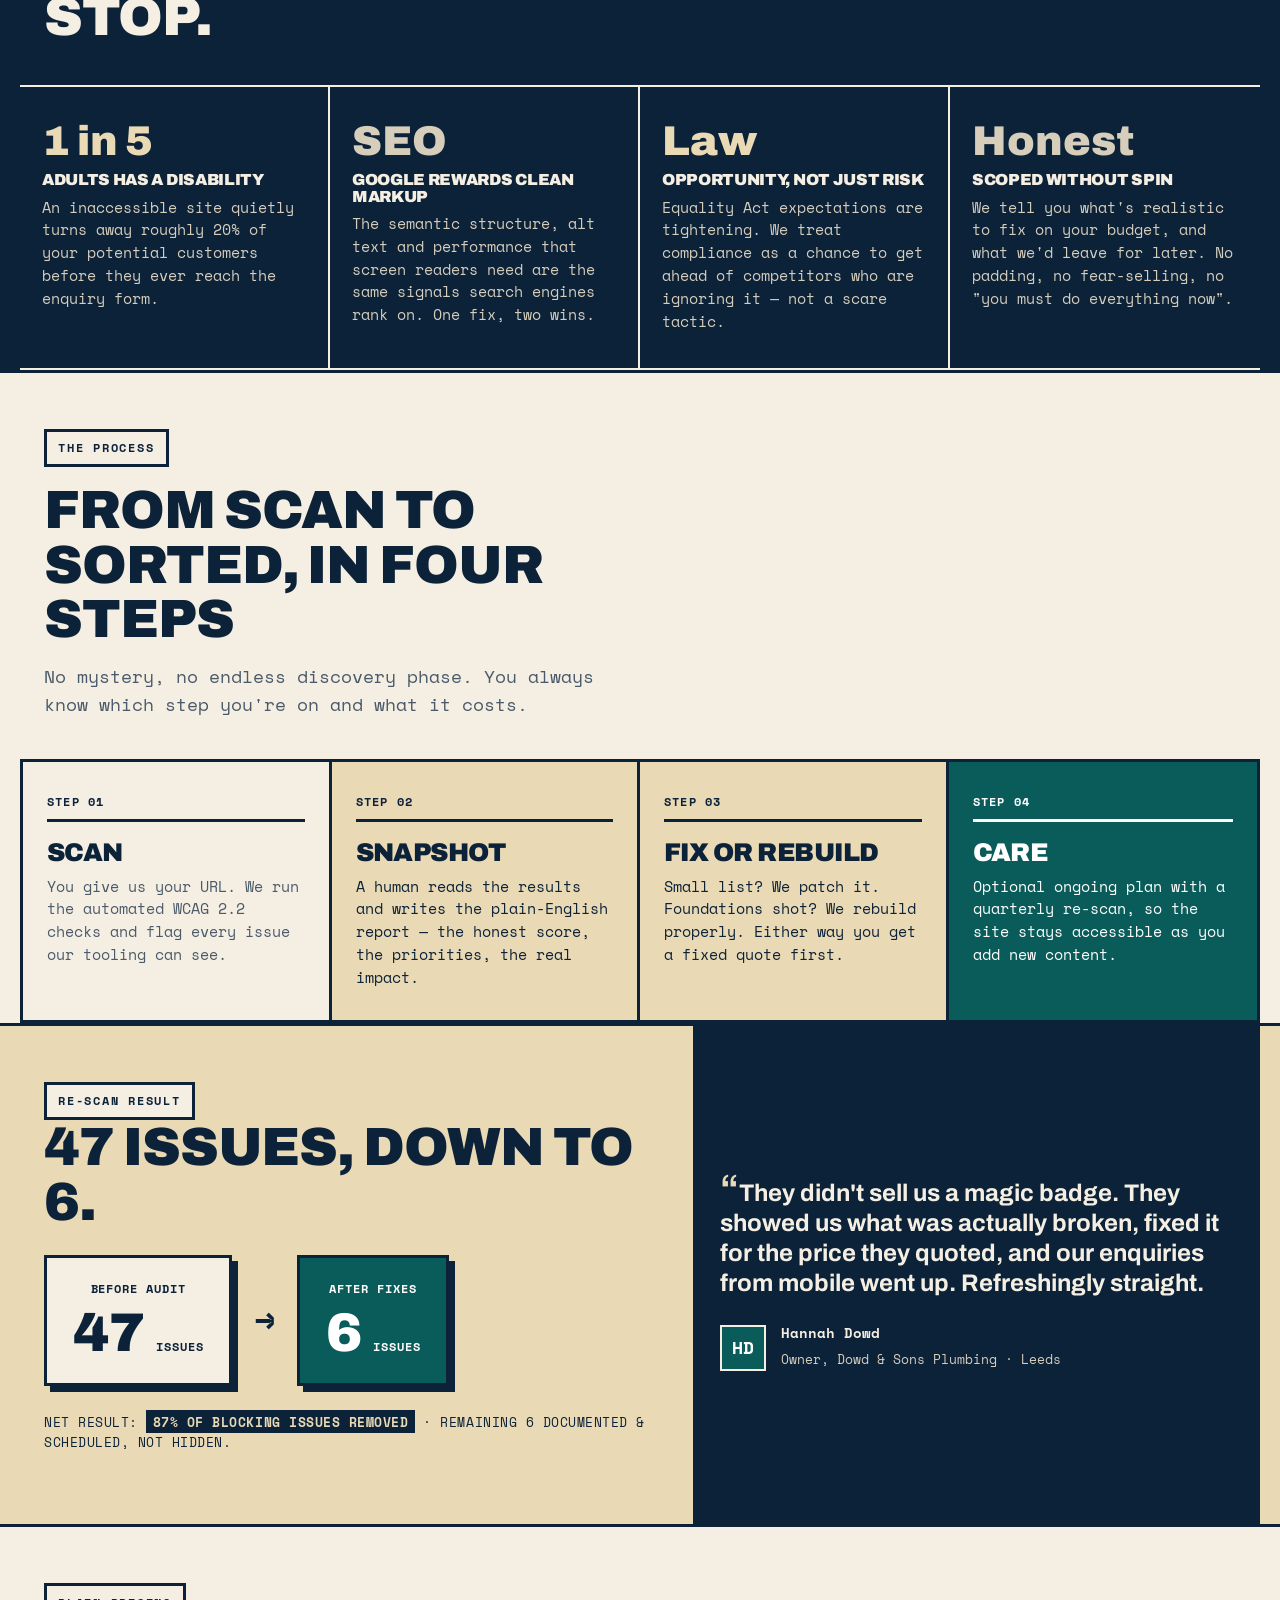
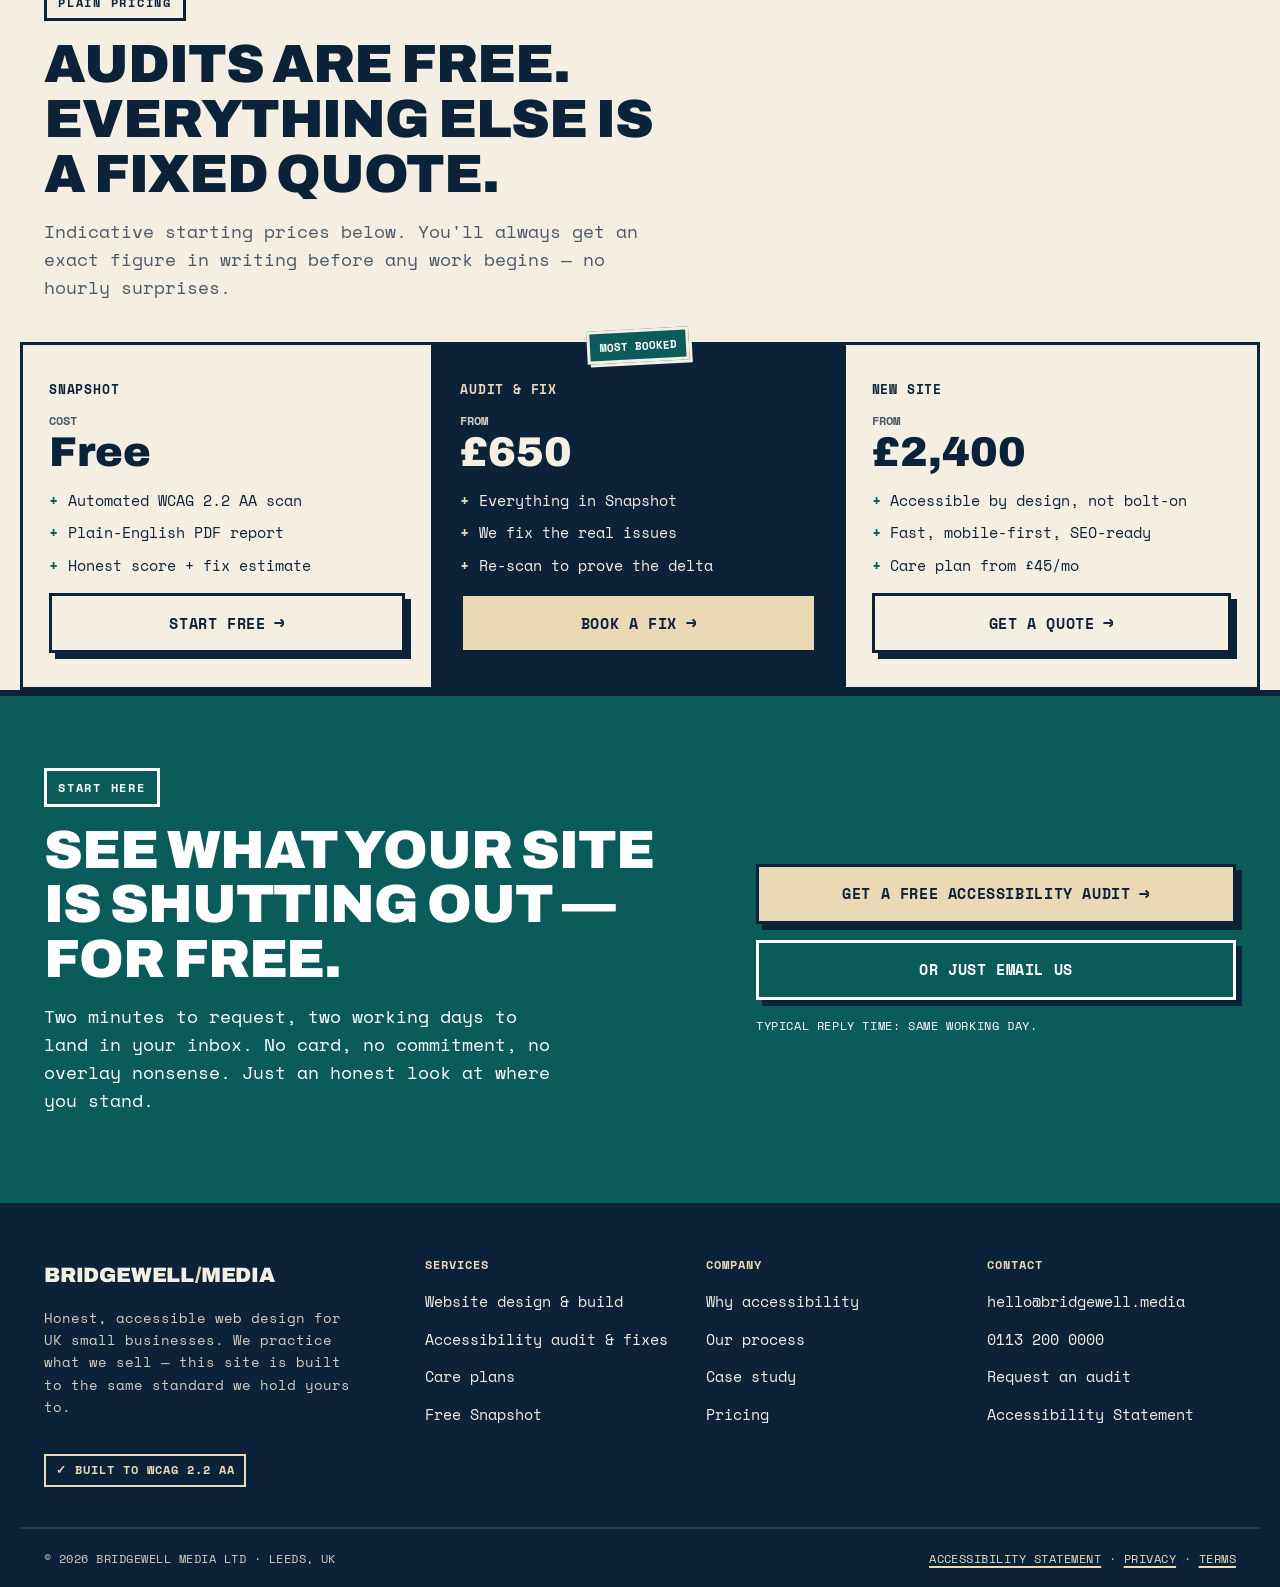
==== commit 83ab82cc: "Homepage: replace lorem fragments in Services with on-brand copy" ====
--- a/index.html
+++ b/index.html
@@ -644,7 +644,7 @@
       <div class="svc__no" aria-hidden="true">01</div>
       <div class="svc__body">
         <h3>Website design &amp; build</h3>
-        <p>A fast, modern, mobile-first site built on clean semantic HTML from the first line. Lorem ipsum dolor sit amet, consectetur adipiscing elit — accessibility isn't a phase at the end, it's how we build the whole thing.</p>
+        <p>A fast, modern, mobile-first site built on clean semantic HTML from the first line — quick on a cheap phone, readable by screen readers, navigable by keyboard. Accessibility isn't a phase at the end, it's how we build the whole thing.</p>
       </div>
       <div class="svc__meta">
         <span class="mono">From</span>
@@ -656,7 +656,7 @@
       <div class="svc__no" aria-hidden="true">02</div>
       <div class="svc__body">
         <h3>Accessibility audit &amp; fixes</h3>
-        <p>Already have a site you like? We audit it against WCAG 2.2 AA, hand you the honest report, then actually fix what's broken — contrast, labels, focus order, keyboard traps. Quisque vel sapien nec nulla porttitor.</p>
+        <p>Already have a site you like? We audit it against WCAG 2.2 AA, hand you the honest report, then actually fix what's broken — contrast, labels, focus order, keyboard traps. Real fixes in the code, not a script that hides the problem.</p>
       </div>
       <div class="svc__meta">
         <span class="mono">Audit free, fixes from</span>
@@ -668,7 +668,7 @@
       <div class="svc__no" aria-hidden="true">03</div>
       <div class="svc__body">
         <h3>Care plans</h3>
-        <p>Hosting, updates, backups and a quarterly accessibility re-scan so the site doesn't quietly drift out of compliance. Curabitur pretium tincidunt lacus — we keep it fast, secure and usable for everyone, every month.</p>
+        <p>Hosting, updates, backups and a quarterly accessibility re-scan so the site doesn't quietly drift out of compliance. We keep it fast, secure and usable for everyone, every month.</p>
       </div>
       <div class="svc__meta">
         <span class="mono">From</span>
